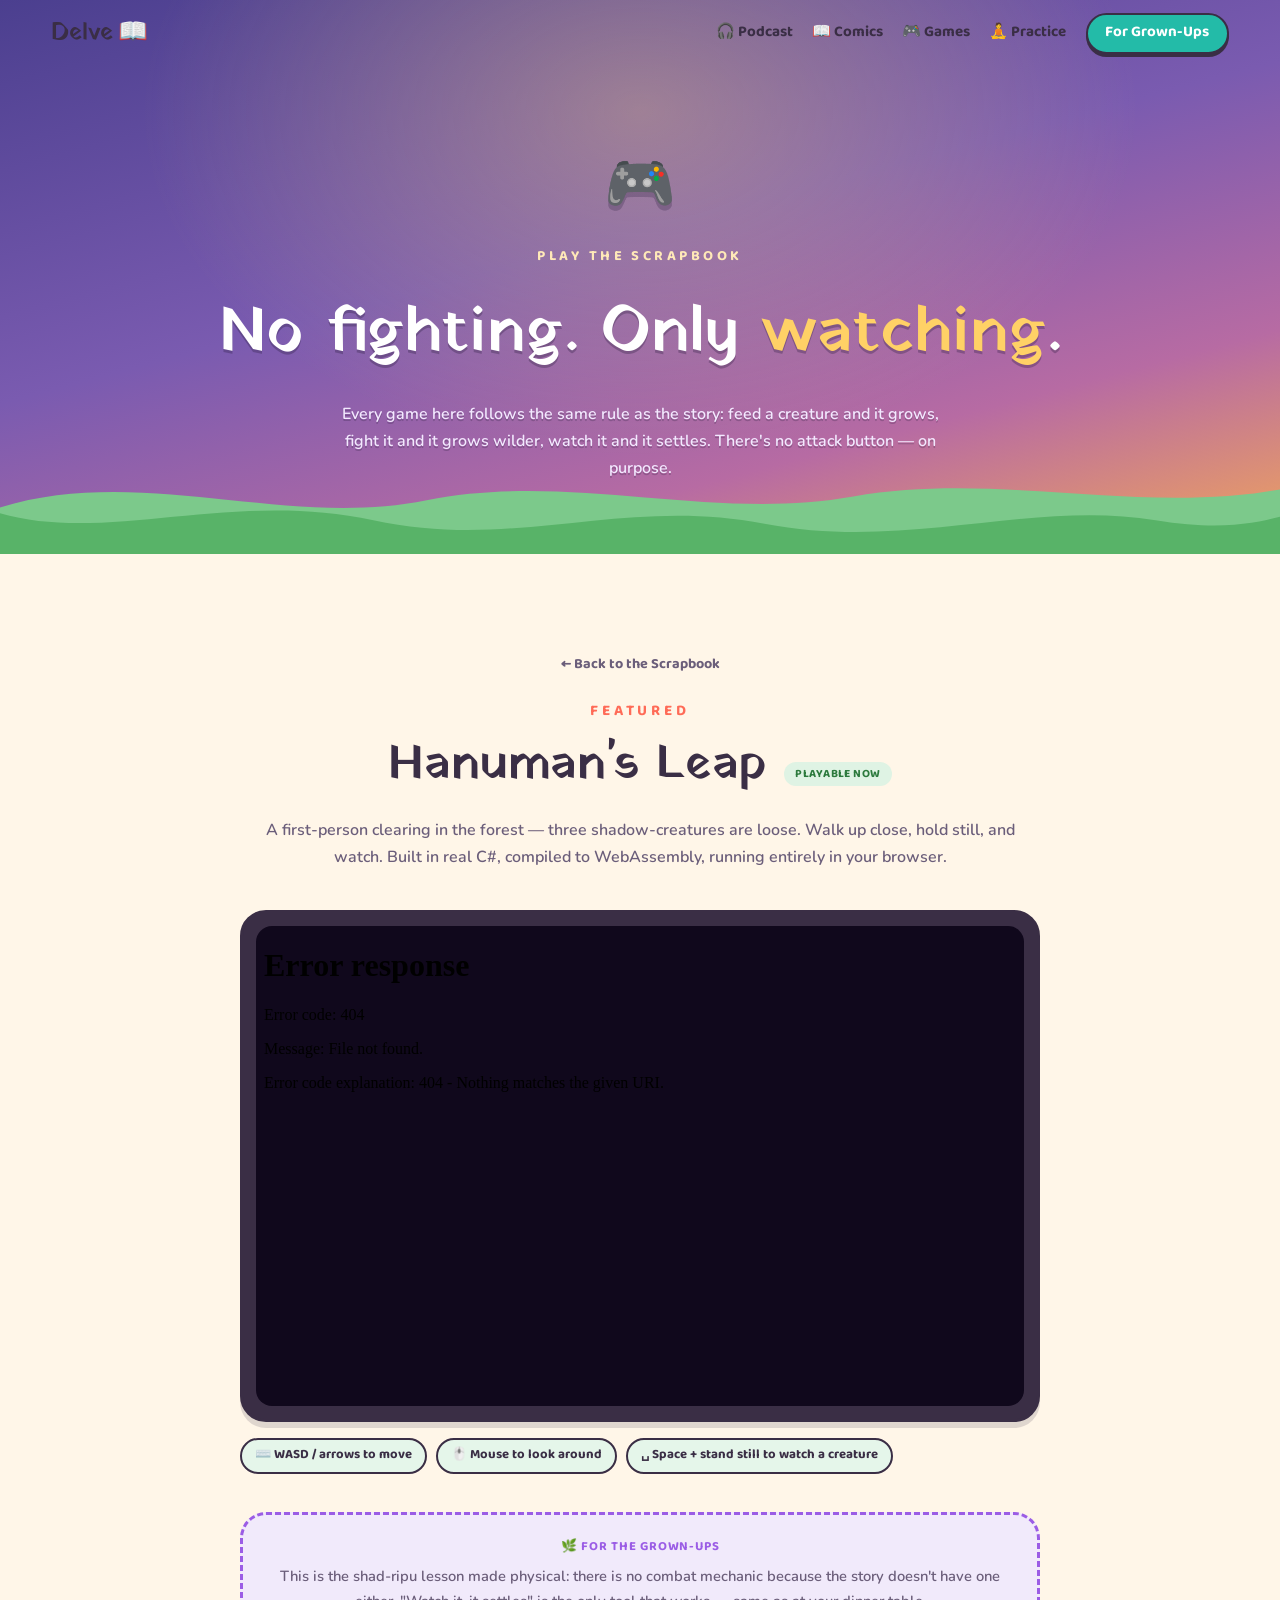
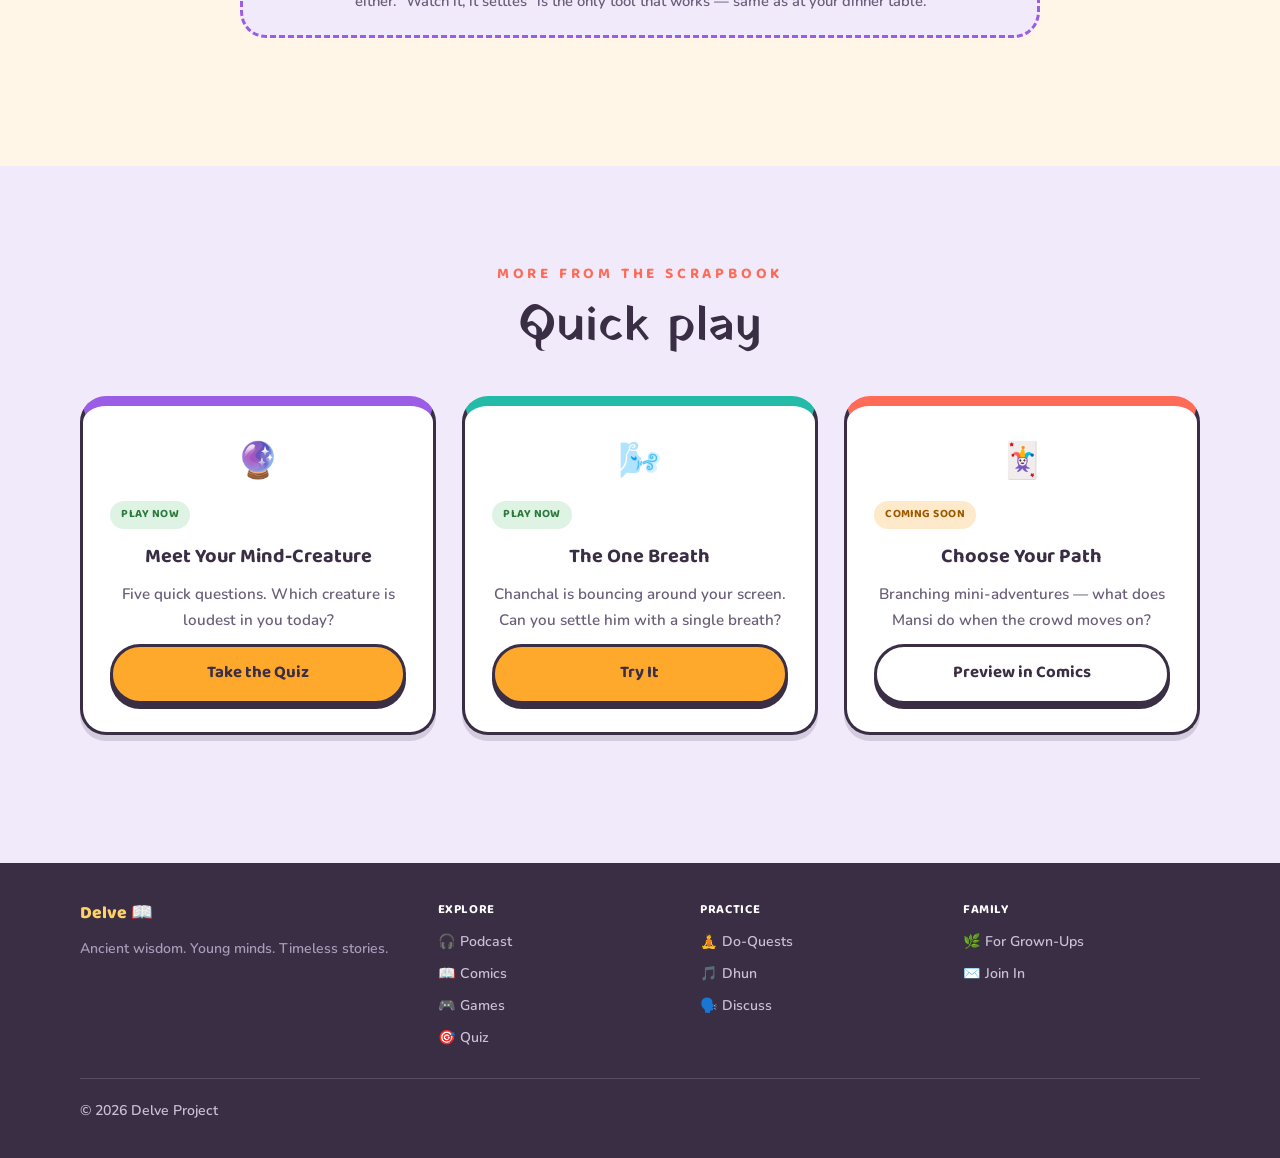
==== games/index.html @ 0135c295 "Add platform skeleton: podcast, comics, games, quiz, dhun, practice, discuss, parent sections Builds" ====
<!DOCTYPE html>
<html lang="en">
<head>
  <meta charset="UTF-8">
  <meta name="viewport" content="width=device-width, initial-scale=1.0">
  <title>Games — Delve</title>
  <meta name="description" content="Play through the scrapbook — starting with Hanuman's Leap, a first-person game about settling your mind-creatures, not fighting them.">
  <link rel="preconnect" href="https://fonts.googleapis.com">
  <link rel="preconnect" href="https://fonts.gstatic.com" crossorigin>
  <link href="https://fonts.googleapis.com/css2?family=Baloo+2:wght@500;600;700;800&family=Nunito:ital,wght@0,400;0,600;0,700;0,800;1,400&family=Yatra+One&display=swap" rel="stylesheet">
  <link rel="stylesheet" href="../style.css">
  <link rel="stylesheet" href="../assets/pages.css">
</head>
<body>

<nav class="nav" id="nav">
  <a class="nav__brand" href="../">Delve<span>📖</span></a>
  <div class="nav__links">
    <a href="../podcast/">🎧 Podcast</a>
    <a href="../comics/">📖 Comics</a>
    <a href="../games/">🎮 Games</a>
    <a href="../practice/">🧘 Practice</a>
    <a href="../parent/" class="nav__cta">For Grown-Ups</a>
  </div>
</nav>

<header class="page-hero" data-weather="storm">
  <div class="page-hero__icon" aria-hidden="true">🎮</div>
  <p class="page-hero__kicker">Play the Scrapbook</p>
  <h1 class="page-hero__title">No fighting. Only <em>watching</em>.</h1>
  <p class="page-hero__sub">Every game here follows the same rule as the story: feed a creature and it
  grows, fight it and it grows wilder, watch it and it settles. There's no attack button — on purpose.</p>
  <svg class="hills hills--back" viewBox="0 0 1440 180" preserveAspectRatio="none" aria-hidden="true">
    <path d="M0,180 L0,110 C160,50 320,140 480,100 C640,60 800,130 960,95 C1120,60 1280,120 1440,85 L1440,180 Z"/>
  </svg>
  <svg class="hills hills--front" viewBox="0 0 1440 160" preserveAspectRatio="none" aria-hidden="true">
    <path d="M0,160 L0,95 C120,140 260,60 420,105 C580,150 700,70 860,110 C1020,150 1160,75 1300,105 C1370,120 1410,110 1440,100 L1440,160 Z"/>
  </svg>
</header>

<main>
<section class="section section--cream">
  <div class="container container--narrow">
    <a class="back-link" href="../">← Back to the Scrapbook</a>
    <p class="section-kicker reveal">Featured</p>
    <h2 class="section-title reveal">Hanuman's Leap <span class="pill pill--live">Playable now</span></h2>
    <p class="reveal muted">A first-person clearing in the forest — three shadow-creatures are loose.
    Walk up close, hold still, and watch. Built in real C#, compiled to WebAssembly, running entirely
    in your browser.</p>

    <div class="game-frame-wrap reveal mt">
      <iframe class="game-frame" src="hanuman-quest/" title="Hanuman's Leap" allow="pointer-lock"></iframe>
    </div>
    <div class="game-tips reveal">
      <span>⌨️ WASD / arrows to move</span>
      <span>🖱️ Mouse to look around</span>
      <span>␣ Space + stand still to watch a creature</span>
    </div>

    <div class="grownups mt reveal">
      <span class="grownups__label">🌿 For the grown-ups</span>
      <p>This is the shad-ripu lesson made physical: there is no combat mechanic because the story
      doesn't have one either. "Watch it, it settles" is the only tool that works — same as at your
      dinner table.</p>
    </div>
  </div>
</section>

<section class="section section--lavender">
  <div class="container">
    <p class="section-kicker reveal">More from the scrapbook</p>
    <h2 class="section-title reveal">Quick play</h2>
    <div class="card-grid card-grid--narrow mt">
      <article class="stub-card stub-card--purple reveal">
        <span class="stub-card__emoji">🔮</span>
        <div class="stub-card__meta"><span class="pill pill--live">Play now</span></div>
        <h3>Meet Your Mind-Creature</h3>
        <p>Five quick questions. Which creature is loudest in you today?</p>
        <a class="btn btn--saffron" href="../quiz/">Take the Quiz</a>
      </article>
      <article class="stub-card stub-card--teal reveal">
        <span class="stub-card__emoji">🌬️</span>
        <div class="stub-card__meta"><span class="pill pill--live">Play now</span></div>
        <h3>The One Breath</h3>
        <p>Chanchal is bouncing around your screen. Can you settle him with a single breath?</p>
        <a class="btn btn--saffron" href="../practice/">Try It</a>
      </article>
      <article class="stub-card stub-card--coral reveal">
        <span class="stub-card__emoji">🃏</span>
        <div class="stub-card__meta"><span class="pill pill--soon">Coming soon</span></div>
        <h3>Choose Your Path</h3>
        <p>Branching mini-adventures — what does Mansi do when the crowd moves on?</p>
        <a class="btn btn--white" href="../comics/">Preview in Comics</a>
      </article>
    </div>
  </div>
</section>
</main>

<footer class="footer">
  <div class="container">
    <div class="footer__grid">
      <div class="footer__col">
        <span class="footer__brand">Delve 📖</span>
        <p>Ancient wisdom. Young minds. Timeless stories.</p>
      </div>
      <div class="footer__col">
        <span class="footer__col-title">Explore</span>
        <a href="../podcast/">🎧 Podcast</a>
        <a href="../comics/">📖 Comics</a>
        <a href="../games/">🎮 Games</a>
        <a href="../quiz/">🎯 Quiz</a>
      </div>
      <div class="footer__col">
        <span class="footer__col-title">Practice</span>
        <a href="../practice/">🧘 Do-Quests</a>
        <a href="../dhun/">🎵 Dhun</a>
        <a href="../discuss/">🗣️ Discuss</a>
      </div>
      <div class="footer__col">
        <span class="footer__col-title">Family</span>
        <a href="../parent/">🌿 For Grown-Ups</a>
        <a href="../#join">✉️ Join In</a>
      </div>
    </div>
    <div class="footer__inner">
      <span>&copy; 2026 Delve Project</span>
    </div>
  </div>
</footer>

<script src="../assets/common.js"></script>
</body>
</html>
---- style.css ----
/* ============ Delve — bright storybook edition ============ */

:root {
  --cream: #FFF6E8;
  --peach: #FFE8D1;
  --mint: #E5F6EA;
  --lavender: #F1EAFB;
  --ink: #3A2E45;
  --ink-soft: #6B5E7A;
  --saffron: #FFA92C;
  --saffron-deep: #F28C0F;
  --coral: #FF6B57;
  --teal: #23BBA8;
  --teal-deep: #169787;
  --green: #58B368;
  --purple: #9B5DE5;
  --yellow: #FFD166;
  --sky-top: #58C4F0;
  --sky-mid: #A8E4FA;
  --sky-low: #FFF3C4;
  --white: #FFFFFF;
  --font-display: 'Baloo 2', cursive;
  --font-manuscript: 'Yatra One', 'Baloo 2', cursive;
  --font-body: 'Nunito', sans-serif;
  --shadow-sticker: 0 6px 0 rgba(58, 46, 69, .16);
  --radius: 26px;
}

* { margin: 0; padding: 0; box-sizing: border-box; }

html { scroll-behavior: smooth; }

body {
  font-family: var(--font-body);
  background: var(--cream);
  color: var(--ink);
  line-height: 1.7;
  overflow-x: hidden;
}

img { max-width: 100%; display: block; }
button { font-family: inherit; }

.container { width: min(1120px, 92%); margin: 0 auto; }
.container--narrow { width: min(800px, 92%); }

/* ================= Reveal animations ================= */
.reveal {
  opacity: 0;
  transform: translateY(34px);
  transition: opacity .7s cubic-bezier(.22,.9,.3,1.2), transform .7s cubic-bezier(.22,.9,.3,1.2);
  transition-delay: var(--stagger, 0s);
}
.reveal--pop { transform: scale(.85); }
.reveal.is-visible { opacity: 1; transform: none; }
@media (prefers-reduced-motion: reduce) {
  .reveal, .reveal--pop { opacity: 1; transform: none; transition: none; }
  *, *::before, *::after { animation-duration: .01ms !important; animation-iteration-count: 1 !important; }
}

/* ================= Type ================= */
.section-kicker {
  font-family: var(--font-display);
  font-size: .95rem;
  letter-spacing: .25em;
  text-transform: uppercase;
  color: var(--coral);
  font-weight: 700;
  margin-bottom: .6rem;
}
.section-kicker--light { color: var(--yellow); }
.section-title {
  font-family: var(--font-manuscript);
  font-size: clamp(2rem, 4.5vw, 3rem);
  font-weight: 400;
  line-height: 1.25;
  margin-bottom: 1.4rem;
}
.section-title em { color: var(--purple); font-style: normal; }

/* ================= Buttons ================= */
.btn {
  display: inline-block;
  font-family: var(--font-display);
  font-weight: 700;
  font-size: 1.05rem;
  padding: .8rem 1.9rem;
  border-radius: 999px;
  text-decoration: none;
  border: 3px solid var(--ink);
  cursor: pointer;
  transition: transform .15s ease, box-shadow .15s ease;
  box-shadow: 0 5px 0 var(--ink);
}
.btn:hover { transform: translateY(-3px); box-shadow: 0 8px 0 var(--ink); }
.btn:active { transform: translateY(2px); box-shadow: 0 2px 0 var(--ink); }
.btn--saffron { background: var(--saffron); color: var(--ink); }
.btn--white { background: var(--white); color: var(--ink); }
.btn--wiggle { animation: wiggle 3.5s ease-in-out infinite; }
@keyframes wiggle {
  0%, 88%, 100% { rotate: 0deg; }
  90% { rotate: -3deg; }
  93% { rotate: 3deg; }
  96% { rotate: -2deg; }
  98% { rotate: 1deg; }
}

/* ================= Nav ================= */
.nav {
  position: fixed;
  inset: 0 0 auto 0;
  z-index: 100;
  display: flex;
  align-items: center;
  justify-content: space-between;
  padding: .8rem 4vw;
  transition: background .3s ease, box-shadow .3s ease;
}
.nav.is-scrolled {
  background: rgba(255,246,232,.94);
  backdrop-filter: blur(10px);
  box-shadow: 0 3px 0 rgba(58,46,69,.12);
}
.nav__brand {
  font-family: var(--font-manuscript);
  font-size: 1.5rem;
  font-weight: 400;
  color: var(--ink);
  text-decoration: none;
}
.nav__brand span { display: inline-block; margin-left: .3rem; animation: bob 3s ease-in-out infinite; }
.nav__links { display: flex; gap: 1.2rem; align-items: center; flex-wrap: wrap; justify-content: flex-end; }
.nav__links a {
  font-family: var(--font-display);
  color: var(--ink);
  text-decoration: none;
  font-size: .95rem;
  font-weight: 700;
  transition: color .2s, rotate .2s;
}
.nav__links a:hover { color: var(--coral); }
.nav__cta {
  background: var(--teal);
  color: var(--white) !important;
  border: 2.5px solid var(--ink);
  border-radius: 999px;
  padding: .35rem 1.1rem;
  box-shadow: 0 3px 0 var(--ink);
}
.nav__cta:hover { transform: translateY(-2px); }
@media (max-width: 720px) {
  .nav__links a:not(.nav__cta) { display: none; }
}

/* ================= Hero — the storm of thoughts ================= */
.hero {
  position: relative;
  min-height: 100svh;
  display: flex;
  align-items: center;
  justify-content: center;
  text-align: center;
  background:
    radial-gradient(ellipse at 50% 34%, rgba(255,214,120,.4) 0%, rgba(255,214,120,0) 55%),
    linear-gradient(165deg, #4B3F8F 0%, #7A5BB0 38%, #B76BA3 65%, #F2A65A 100%);
  overflow: hidden;
}
@keyframes sunbreathe { 0%,100% { scale: 1; } 50% { scale: 1.06; } }
@keyframes rayspin { to { rotate: 360deg; } }

/* giant मन (the mind) watermark behind everything */
.hero__manas {
  position: absolute;
  top: 46%; left: 50%;
  translate: -50% -50%;
  font-family: var(--font-manuscript);
  font-weight: 400;
  font-size: clamp(16rem, 42vw, 34rem);
  line-height: 1;
  color: rgba(255,255,255,.07);
  user-select: none;
  animation: sunbreathe 9s ease-in-out infinite;
}

/* swirling thought-streams, like the character art */
.hero__swirl {
  position: absolute;
  width: clamp(280px, 42vw, 560px);
  opacity: .5;
}
.hero__swirl path {
  stroke: rgba(255,255,255,.75);
  stroke-width: 3.5;
  stroke-linecap: round;
  stroke-dasharray: 14 18;
  animation: swirlflow 26s linear infinite;
}
@keyframes swirlflow { to { stroke-dashoffset: -640; } }
.hero__swirl--1 { left: -4%; top: 14%; rotate: -8deg; }
.hero__swirl--2 { right: -5%; top: 38%; rotate: 6deg; }
.hero__swirl--2 path { animation-duration: 34s; animation-direction: reverse; }

/* drifting thought-objects caught in the swirl */
.thought {
  position: absolute;
  font-size: clamp(1.4rem, 2.6vw, 2.1rem);
  opacity: .95;
  filter: drop-shadow(0 4px 0 rgba(40,28,60,.25));
  animation: thoughtdrift var(--tdur, 11s) ease-in-out infinite;
  animation-delay: var(--tdelay, 0s);
}
@keyframes thoughtdrift {
  0%, 100% { translate: 0 0; rotate: -10deg; scale: 1; }
  25% { translate: 14px -26px; rotate: 6deg; scale: 1.1; }
  50% { translate: -8px -44px; rotate: -4deg; scale: .95; }
  75% { translate: -20px -18px; rotate: 10deg; scale: 1.05; }
}
.thought--1 { left: 12%; top: 22%; --tdur: 12s; }
.thought--2 { left: 24%; top: 40%; --tdur: 10s; --tdelay: -3s; }
.thought--3 { right: 20%; top: 20%; --tdur: 13s; --tdelay: -6s; }
.thought--4 { right: 12%; top: 46%; --tdur: 11s; --tdelay: -2s; }
.thought--5 { left: 40%; top: 14%; --tdur: 9s; --tdelay: -5s; }
.thought--6 { right: 38%; top: 12%; --tdur: 14s; --tdelay: -8s; }

/* sparkles (JS-generated) */
.hero__sparkles { position: absolute; inset: 0; pointer-events: none; }
.sparkle {
  position: absolute;
  font-size: .9rem;
  animation: sparkle-pop var(--dur, 3s) ease-in-out infinite;
  animation-delay: var(--delay, 0s);
  opacity: 0;
}
@keyframes sparkle-pop {
  0%, 100% { opacity: 0; scale: .3; }
  50% { opacity: 1; scale: 1; }
}

/* floating creatures */
.float-buddy {
  position: absolute;
  font-size: clamp(2.2rem, 4.5vw, 3.4rem);
  z-index: 2;
  filter: drop-shadow(0 5px 0 rgba(58,46,69,.15));
}
.float-buddy--monkey { left: 10%; top: 26%; animation: bob 4s ease-in-out infinite; }
.float-buddy--elephant { right: 9%; top: 32%; animation: bob 5s ease-in-out infinite reverse; }
.float-buddy--peacock { left: 16%; bottom: 22%; animation: bob 4.5s ease-in-out infinite; animation-delay: -2s; }
@keyframes bob {
  0%, 100% { translate: 0 0; rotate: -4deg; }
  50% { translate: 0 -18px; rotate: 5deg; }
}

.hero__content { position: relative; z-index: 3; padding: 7rem 1rem 9rem; }
.hero__kicker {
  font-family: var(--font-display);
  font-size: clamp(.85rem, 1.6vw, 1.05rem);
  letter-spacing: .22em;
  text-transform: uppercase;
  font-weight: 700;
  color: #FFE9B8;
  margin-bottom: .8rem;
}

/* The title enacts the concept: scattered thoughts swirl in, settle into a
   word, then breathe together. Hover a letter and it gets restless; leave it
   and it settles. Click the title to scatter the thoughts again.
   Style: Vedic manuscript — Devanagari-brush letterforms (Yatra One) hanging
   from a shirorekha headline bar that draws itself after the word settles,
   the way Devanagari is actually written. */
.hero__title {
  position: relative;
  display: inline-block;
  line-height: 1;
  font-size: clamp(4rem, 13vw, 8.5rem);
  margin-bottom: .6rem;
  padding-top: .08em;
  cursor: pointer;
  user-select: none;
}
.hero__title::before {
  content: '';
  position: absolute;
  top: .06em;
  left: -.12em;
  right: -.12em;
  height: .075em;
  border-radius: .04em;
  background: linear-gradient(90deg, var(--saffron-deep), var(--yellow) 50%, var(--saffron-deep));
  box-shadow:
    0 .06em 0 rgba(40,28,60,.3),
    0 0 .3em rgba(255,200,90,.8),
    0 0 .8em rgba(255,170,60,.5);
  transform-origin: left center;
  animation: shirorekha-draw .9s cubic-bezier(.3, 1, .4, 1) both;
  animation-delay: 1.9s;
}
@keyframes shirorekha-draw {
  from { transform: scaleX(0); }
  to { transform: scaleX(1); }
}
.hero__title.is-resetting::before { animation: none; transform: scaleX(0); }
.hero__letter {
  display: inline-block;
  font-family: var(--font-manuscript);
  font-weight: 400;
  -webkit-text-stroke: 1.5px rgba(40,28,60,.55);
  text-shadow:
    0 .06em 0 rgba(40,28,60,.28),
    0 0 .18em rgba(255,200,90,.8),
    0 0 .5em rgba(255,170,60,.45),
    0 0 1em rgba(255,150,50,.25);
  rotate: var(--tilt);
  animation: letter-swirl-in 1.5s cubic-bezier(.25, 1, .4, 1) both;
  animation-delay: var(--d);
  will-change: transform;
}
.hero__letter.l1 { color: var(--coral);        --tilt: -2deg; --d: .05s; --sx: -190px; --sy: -110px; --sr: -170deg; }
.hero__letter.l2 { color: var(--saffron);      --tilt: 1.5deg; --d: .18s; --sx: 130px;  --sy: -190px; --sr: 130deg; }
.hero__letter.l3 { color: var(--yellow);       --tilt: -1deg; --d: .31s; --sx: -90px;  --sy: 170px;  --sr: -230deg; }
.hero__letter.l4 { color: var(--saffron-deep); --tilt: 1.5deg; --d: .44s; --sx: 210px;  --sy: 110px;  --sr: 190deg; }
.hero__letter.l5 { color: var(--coral);        --tilt: -2deg; --d: .57s; --sx: 70px;   --sy: -230px; --sr: -150deg; }

@keyframes letter-swirl-in {
  0% {
    opacity: 0;
    transform: translate(var(--sx), var(--sy)) rotate(var(--sr)) scale(.2);
    filter: blur(8px);
  }
  55% { opacity: 1; filter: blur(0); }
  72% { transform: translate(0, 0) rotate(calc(var(--tilt) * 2.5)) scale(1.16); }
  100% { transform: translate(0, 0) rotate(0deg) scale(1); }
}

/* settled: all letters breathe together, in the One Breath rhythm (4s in, 4s out) */
.hero__letter.is-settled {
  animation: title-breathe 8s ease-in-out infinite;
}
@keyframes title-breathe {
  0%, 100% {
    transform: translateY(0) scale(1);
    text-shadow:
      0 .06em 0 rgba(40,28,60,.28),
      0 0 .18em rgba(255,200,90,.7),
      0 0 .5em rgba(255,170,60,.35),
      0 0 1em rgba(255,150,50,.18);
  }
  50% {
    transform: translateY(-8px) scale(1.045);
    text-shadow:
      0 .06em 0 rgba(40,28,60,.28),
      0 0 .22em rgba(255,210,110,.95),
      0 0 .6em rgba(255,180,70,.6),
      0 0 1.3em rgba(255,160,55,.4);
  }
}

/* poke a letter and its mind gets restless — leave it and it settles again */
.hero__letter.is-settled:hover {
  animation: letter-restless .38s linear infinite;
}
@keyframes letter-restless {
  0%   { transform: translate(0, 0) rotate(-4deg); }
  25%  { transform: translate(-4px, 3px) rotate(5deg); }
  50%  { transform: translate(4px, -3px) rotate(-6deg); }
  75%  { transform: translate(-3px, -2px) rotate(4deg); }
  100% { transform: translate(0, 0) rotate(-4deg); }
}

.hero__logline {
  font-family: var(--font-display);
  font-size: clamp(1.3rem, 3vw, 1.9rem);
  font-weight: 700;
  color: var(--white);
  margin-bottom: .8rem;
  text-shadow: 0 3px 0 rgba(40,28,60,.3);
}
.hero__logline em { color: var(--yellow); font-style: normal; }
.hero__sub {
  max-width: 32rem;
  margin: 0 auto 2rem;
  font-weight: 600;
  color: #F3E9FF;
  text-shadow: 0 2px 0 rgba(40,28,60,.25);
}
.hero__actions { display: flex; gap: 1rem; justify-content: center; flex-wrap: wrap; }

/* hills */
.hills {
  position: absolute;
  bottom: -4px; left: 0;
  width: 100%;
  z-index: 2;
  will-change: transform;
}
.hills--back { height: clamp(90px, 15vw, 180px); fill: #7CC98B; }
.hills--front { height: clamp(70px, 12vw, 150px); fill: var(--green); }

/* ================= Sections & waves ================= */
.section { position: relative; padding: 6rem 0 8rem; text-align: center; }
.section--cream { background: var(--cream); }
.section--peach { background: var(--peach); }
.section--mint { background: var(--mint); }
.section--lavender { background: var(--lavender); }
.section--sunrise {
  background:
    radial-gradient(ellipse at 50% 0%, rgba(255,255,255,.5) 0%, transparent 55%),
    linear-gradient(180deg, #FFE9A8 0%, #FFC966 55%, #F2A65A 100%);
  color: var(--ink);
}

.wave {
  position: absolute;
  bottom: -1px; left: 0;
  width: 100%;
  line-height: 0;
}
.wave svg { width: 100%; height: clamp(30px, 5vw, 60px); display: block; }
.wave--peach svg { fill: var(--peach); }
.wave--mint svg { fill: var(--mint); }
.wave--lavender svg { fill: var(--lavender); }
.wave--cream svg { fill: var(--cream); }
.wave--sunrise svg { fill: #FFE9A8; }

/* faint spiral doodle accents */
.doodle {
  position: absolute;
  width: 220px;
  aspect-ratio: 1;
  opacity: .12;
  background:
    radial-gradient(circle at center, transparent 30%, var(--purple) 31%, var(--purple) 33%, transparent 34%),
    radial-gradient(circle at center, transparent 48%, var(--purple) 49%, var(--purple) 51%, transparent 52%),
    radial-gradient(circle at center, transparent 66%, var(--purple) 67%, var(--purple) 69%, transparent 70%);
  border-radius: 50%;
  animation: rayspin 60s linear infinite;
  pointer-events: none;
}
.doodle--spiral-left { left: -80px; top: 12%; }

/* ================= Story ================= */
.story__text {
  text-align: left;
  font-size: 1.08rem;
  font-weight: 600;
  color: var(--ink-soft);
}
.story__text p + p { margin-top: 1.1rem; }
.story__text strong { color: var(--coral); }
.story__text em { color: var(--purple); font-style: normal; font-weight: 800; }
.story__quote {
  position: relative;
  margin: 3.5rem auto 0;
  max-width: 34rem;
  background: var(--white);
  border: 3px solid var(--ink);
  border-radius: var(--radius);
  box-shadow: var(--shadow-sticker);
  padding: 2.4rem 2rem 1.8rem;
  font-family: var(--font-display);
  font-size: clamp(1.15rem, 2.6vw, 1.5rem);
  font-weight: 700;
  line-height: 1.5;
  rotate: -1deg;
}
.story__quote em { color: var(--coral); font-style: normal; }
.story__quote-book {
  position: absolute;
  top: -1.6rem; left: 50%;
  translate: -50% 0;
  font-size: 2.4rem;
  animation: bob 3s ease-in-out infinite;
}
.story__quote cite {
  display: block;
  margin-top: .8rem;
  font-family: var(--font-body);
  font-size: .85rem;
  font-style: normal;
  font-weight: 800;
  letter-spacing: .2em;
  text-transform: uppercase;
  color: var(--ink-soft);
}

/* ================= Narrator ================= */
.narrator__grid {
  display: grid;
  grid-template-columns: 300px 1fr;
  gap: 3.5rem;
  align-items: center;
  text-align: left;
}
@media (max-width: 820px) { .narrator__grid { grid-template-columns: 1fr; text-align: center; } }
.narrator__art {
  position: relative;
  aspect-ratio: 1;
  display: flex;
  align-items: center;
  justify-content: center;
}
.narrator__ring {
  position: absolute;
  inset: 8%;
  border: 4px dashed var(--saffron-deep);
  border-radius: 50%;
  animation: rayspin 30s linear infinite;
}
.narrator__glow {
  position: absolute; inset: 18%;
  border-radius: 50%;
  background: radial-gradient(circle, var(--yellow) 0%, rgba(255,209,102,0) 70%);
  animation: sunbreathe 4s ease-in-out infinite;
}
.narrator__rays {
  position: absolute;
  inset: -6%;
  border-radius: 50%;
  background: repeating-conic-gradient(from 0deg, rgba(255,196,80,.35) 0deg 10deg, transparent 10deg 26deg);
  -webkit-mask-image: radial-gradient(circle, black 0%, black 55%, transparent 74%);
  mask-image: radial-gradient(circle, black 0%, black 55%, transparent 74%);
  animation: rayspin 36s linear infinite;
}
.scrapbook {
  position: relative;
  width: 72%;
  filter: drop-shadow(0 8px 0 rgba(58,46,69,.18)) drop-shadow(0 0 18px rgba(255,190,80,.55));
  animation: bob 5s ease-in-out infinite;
}
/* stories rising out of the open book */
.story-spark {
  position: absolute;
  left: 50%;
  top: 42%;
  font-size: 1.5rem;
  opacity: 0;
  animation: spark-rise 5s ease-in-out infinite;
  animation-delay: var(--sd, 0s);
  pointer-events: none;
}
.story-spark--1 { --sd: 0s; font-size: 1.9rem; color: var(--saffron-deep); font-family: var(--font-manuscript); }
.story-spark--2 { --sd: 1.3s; }
.story-spark--3 { --sd: 2.6s; }
.story-spark--4 { --sd: 3.9s; }
@keyframes spark-rise {
  0% { opacity: 0; translate: -50% 0; scale: .4; rotate: -10deg; }
  15% { opacity: 1; }
  55% { opacity: 1; translate: calc(-50% + 26px) -74px; scale: 1.1; rotate: 8deg; }
  80% { opacity: 0; translate: calc(-50% - 12px) -110px; scale: .8; rotate: -6deg; }
  100% { opacity: 0; translate: -50% 0; scale: .4; }
}
.narrator__orbit { position: absolute; font-size: 1.6rem; }
.narrator__orbit--1 { top: 4%; right: 12%; animation: sparkle-pop 2.6s ease-in-out infinite; }
.narrator__orbit--2 { bottom: 8%; left: 6%; animation: sparkle-pop 3.4s ease-in-out infinite; animation-delay: 1s; }
.narrator__copy p { font-weight: 600; color: var(--ink-soft); }
.narrator__copy p + p { margin-top: 1rem; }
.narrator__copy strong { color: var(--saffron-deep); }
.narrator__line {
  margin-top: 1.5rem !important;
  font-family: var(--font-display);
  font-size: 1.3rem;
  font-weight: 700;
  color: var(--ink) !important;
  background: var(--white);
  border: 3px solid var(--ink);
  border-radius: 20px;
  box-shadow: var(--shadow-sticker);
  padding: 1.1rem 1.4rem;
  rotate: 1deg;
}

/* ================= Characters ================= */
.characters__grid {
  display: grid;
  grid-template-columns: repeat(auto-fit, minmax(300px, 1fr));
  gap: 2.2rem;
  margin-top: 3rem;
  text-align: left;
}
.char-card {
  background: var(--white);
  border: 3px solid var(--ink);
  border-radius: var(--radius);
  overflow: visible;
  box-shadow: var(--shadow-sticker);
  transition: transform .25s cubic-bezier(.22,.9,.3,1.4), box-shadow .25s ease;
}
.char-card[data-char] { cursor: pointer; }
.char-card[data-char]:focus-visible { outline: 4px solid var(--saffron); outline-offset: 4px; }
.char-card:hover { transform: translateY(-8px) rotate(-1deg); box-shadow: 0 12px 0 rgba(58,46,69,.16); }
.char-card--teal { border-top: 10px solid var(--teal); }
.char-card--coral { border-top: 10px solid var(--coral); }
.char-card--purple { border-top: 10px solid var(--purple); }
.char-card__img {
  position: relative;
  aspect-ratio: 3 / 2;
  overflow: hidden;
  border-radius: 16px 16px 0 0;
}
.char-card__img img { width: 100%; height: 100%; object-fit: cover; transition: transform .4s ease; }
.char-card:hover .char-card__img img { transform: scale(1.06); }
.char-card__ribbon {
  position: absolute;
  top: 12px; left: -10px;
  z-index: 2;
  background: var(--yellow);
  border: 2.5px solid var(--ink);
  border-radius: 10px;
  padding: .15rem .7rem;
  font-family: var(--font-display);
  font-size: .72rem;
  font-weight: 700;
  color: var(--ink);
  rotate: -5deg;
  box-shadow: 0 3px 0 rgba(58,46,69,.22);
}
.char-card__badge {
  position: absolute;
  bottom: -8px; right: 14px;
  font-size: 2.2rem;
  background: var(--white);
  border: 3px solid var(--ink);
  border-radius: 50%;
  width: 3.6rem; height: 3.6rem;
  display: flex;
  align-items: center;
  justify-content: center;
  box-shadow: 0 4px 0 rgba(58,46,69,.16);
  animation: bob 3.5s ease-in-out infinite;
}
.char-card__body { padding: 1.5rem 1.6rem 1.8rem; }
.char-card__body h3 {
  font-family: var(--font-display);
  font-size: 1.6rem;
  font-weight: 800;
}
.char-card__body h3 small {
  display: block;
  font-size: .85rem;
  font-weight: 700;
  color: var(--ink-soft);
}
.char-card__trait {
  font-family: var(--font-display);
  font-size: .8rem;
  letter-spacing: .2em;
  text-transform: uppercase;
  color: var(--coral);
  margin: .4rem 0 .8rem;
  font-weight: 700;
}
.char-card__body > p { color: var(--ink-soft); font-size: .95rem; font-weight: 600; }
.char-card__power {
  margin-top: .9rem;
  padding: .8rem 1rem;
  background: var(--cream);
  border: 2px dashed var(--saffron-deep);
  border-radius: 14px;
  font-size: .9rem;
}

/* ================= Rasa chips ================= */
.rasa { display: flex; flex-wrap: wrap; gap: .5rem; margin-top: 1.1rem; }
.rasa span {
  font-family: var(--font-display);
  font-size: .75rem;
  font-weight: 700;
  letter-spacing: .06em;
  text-transform: uppercase;
  padding: .3rem .85rem;
  border-radius: 999px;
  border: 2px solid var(--ink);
}
.rasa .rasa--storm { background: #FFD9CF; color: #B33A22; }
.rasa .rasa--fog { background: #E2E8F2; color: #4A5D80; }
.rasa .rasa--clear { background: #FFEBB8; color: #9A6B00; }

/* ================= Mind-Creatures ================= */
.creatures__intro { font-weight: 600; color: var(--ink-soft); max-width: 38rem; margin: 0 auto; }
.creatures__rules {
  display: grid;
  grid-template-columns: repeat(auto-fit, minmax(220px, 1fr));
  gap: 1.6rem;
  margin: 3rem 0;
  text-align: left;
}
.rule {
  background: var(--white);
  border: 3px solid var(--ink);
  border-radius: 22px;
  box-shadow: var(--shadow-sticker);
  padding: 1.6rem;
  transition: transform .25s cubic-bezier(.22,.9,.3,1.4);
}
.rule:hover { transform: translateY(-6px) rotate(1deg); }
.rule__num {
  display: inline-flex;
  align-items: center;
  justify-content: center;
  width: 2.4rem; height: 2.4rem;
  border-radius: 50%;
  border: 2.5px solid var(--ink);
  color: var(--white);
  font-family: var(--font-display);
  font-weight: 800;
  font-size: 1.1rem;
  margin-bottom: .8rem;
  box-shadow: 0 3px 0 rgba(58,46,69,.18);
}
.rule__num--coral { background: var(--coral); }
.rule__num--purple { background: var(--purple); }
.rule__num--teal { background: var(--teal); }
.rule h3 { font-family: var(--font-display); font-weight: 800; font-size: 1.15rem; margin-bottom: .4rem; }
.rule p { color: var(--ink-soft); font-size: .92rem; font-weight: 600; }

/* weather cards */
.weather { margin: 3.5rem 0; }
.weather__title { font-family: var(--font-display); font-weight: 800; font-size: 1.5rem; margin-bottom: 1.5rem; }
.weather__row {
  display: grid;
  grid-template-columns: repeat(auto-fit, minmax(190px, 1fr));
  gap: 1.4rem;
}
.weather__card {
  position: relative;
  overflow: hidden;
  border: 3px solid var(--ink);
  border-radius: 22px;
  padding: 1.6rem 1rem 1.4rem;
  box-shadow: var(--shadow-sticker);
  cursor: pointer;
  transition: transform .25s cubic-bezier(.22,.9,.3,1.4);
  text-align: center;
}
.weather__card:hover { transform: translateY(-6px) scale(1.03); }
.weather__icon { font-size: 2.6rem; display: block; margin-bottom: .4rem; position: relative; z-index: 2; }
.weather__icon--spin { animation: rayspin 14s linear infinite; display: inline-block; }
.weather__card h4 {
  font-family: var(--font-display);
  font-weight: 800;
  font-size: 1.2rem;
  letter-spacing: .06em;
  position: relative; z-index: 2;
}
.weather__card p { font-size: .85rem; font-weight: 600; margin-top: .2rem; position: relative; z-index: 2; }
.weather__card--storm { background: #FFE1D9; color: #8A2E1B; }
.weather__card--storm .weather__icon { animation: stormshake 2.4s ease-in-out infinite; }
@keyframes stormshake {
  0%, 84%, 100% { translate: 0 0; }
  86% { translate: -3px 1px; }
  90% { translate: 3px -1px; }
  94% { translate: -2px 0; }
}
.weather__flash {
  position: absolute; inset: 0;
  background: #FFF9C9;
  opacity: 0;
  animation: flash 4.5s ease-in-out infinite;
  z-index: 1;
}
@keyframes flash {
  0%, 82%, 88%, 100% { opacity: 0; }
  84%, 86% { opacity: .75; }
}
.weather__card--fog { background: #E8EDF5; color: #3D5170; }
.weather__mist {
  position: absolute;
  top: 0; left: -60%;
  width: 90%; height: 100%;
  background: linear-gradient(90deg, transparent, rgba(255,255,255,.85), transparent);
  animation: mist 6s ease-in-out infinite;
  z-index: 1;
}
@keyframes mist {
  from { left: -90%; }
  to { left: 110%; }
}
.weather__card--clear { background: #FFF0C2; color: #8A5A00; }

.creatures__cta p {
  font-family: var(--font-display);
  font-size: 1.35rem;
  font-weight: 800;
  margin-bottom: 1.2rem;
}
.creatures__cta em { color: var(--purple); font-style: normal; }

/* ================= Episodes ================= */
.episodes__intro { font-weight: 600; color: var(--ink-soft); max-width: 38rem; margin: 0 auto; }
.episodes__grid {
  display: grid;
  grid-template-columns: repeat(auto-fit, minmax(300px, 1fr));
  gap: 1.8rem;
  margin-top: 3rem;
  text-align: left;
}
.ep-card {
  background: var(--white);
  border: 3px solid var(--ink);
  border-radius: 22px;
  box-shadow: var(--shadow-sticker);
  padding: 1.8rem;
  transition: transform .25s cubic-bezier(.22,.9,.3,1.4), box-shadow .25s ease;
}
.ep-card:hover { transform: translateY(-8px) rotate(-.5deg); box-shadow: 0 12px 0 rgba(58,46,69,.16); }
.ep-card--coral { border-top: 10px solid var(--coral); }
.ep-card--teal { border-top: 10px solid var(--teal); }
.ep-card--purple { border-top: 10px solid var(--purple); }
.ep-card--saffron { border-top: 10px solid var(--saffron); }
.ep-card__num {
  font-family: var(--font-display);
  font-size: .78rem;
  letter-spacing: .25em;
  text-transform: uppercase;
  color: var(--ink-soft);
  font-weight: 700;
}
.ep-card h3 {
  font-family: var(--font-display);
  font-weight: 800;
  font-size: 1.45rem;
  margin: .4rem 0 .7rem;
}
.ep-card__modern { color: var(--ink-soft); font-size: .95rem; font-weight: 600; }
.ep-card__parallel {
  margin: 1.1rem 0;
  padding: 1rem 1.2rem;
  background: var(--cream);
  border: 2px dashed var(--saffron-deep);
  border-radius: 14px;
}
.ep-card__label {
  display: block;
  font-family: var(--font-display);
  font-size: .75rem;
  letter-spacing: .18em;
  text-transform: uppercase;
  color: var(--saffron-deep);
  font-weight: 700;
  margin-bottom: .4rem;
}
.ep-card__parallel p { font-size: .9rem; color: var(--ink-soft); font-weight: 600; }
.ep-card__moral { font-size: .93rem; font-weight: 600; color: var(--ink-soft); }
.ep-card__moral strong { color: var(--teal-deep); }

/* ================= Join ================= */
.join { overflow: hidden; }
.join .section-title { color: var(--ink); }
.section-kicker--sunrise { color: #B0650F; }
.join__floaties span {
  position: absolute;
  font-size: 2rem;
  opacity: .8;
  animation: floaty 9s ease-in-out infinite;
}
.join__floaties span:nth-child(1) { left: 6%; top: 18%; animation-delay: 0s; }
.join__floaties span:nth-child(2) { right: 8%; top: 24%; animation-delay: -1.5s; }
.join__floaties span:nth-child(3) { left: 12%; bottom: 16%; animation-delay: -3s; }
.join__floaties span:nth-child(4) { right: 16%; bottom: 22%; animation-delay: -4.5s; }
.join__floaties span:nth-child(5) { left: 45%; top: 10%; animation-delay: -6s; }
.join__floaties span:nth-child(6) { right: 38%; bottom: 8%; animation-delay: -7.5s; }
@keyframes floaty {
  0%, 100% { translate: 0 0; rotate: -6deg; }
  50% { translate: 0 -22px; rotate: 8deg; }
}
.join__text { font-weight: 600; color: #7A5518; max-width: 30rem; margin: 0 auto 2rem; }
.join__form {
  position: relative;
  z-index: 2;
  display: flex;
  gap: .9rem;
  justify-content: center;
  flex-wrap: wrap;
}
.join__form input {
  flex: 1 1 260px;
  max-width: 340px;
  padding: .85rem 1.4rem;
  border-radius: 999px;
  border: 3px solid var(--ink);
  background: var(--white);
  color: var(--ink);
  font-family: var(--font-body);
  font-weight: 700;
  font-size: .95rem;
  outline: none;
  box-shadow: 0 5px 0 var(--ink);
  transition: transform .15s;
}
.join__form input:focus { transform: translateY(-2px); }
.join__form input::placeholder { color: #A99FB8; font-weight: 600; }
.join__thanks {
  font-family: var(--font-display);
  font-size: 1.3rem;
  font-weight: 800;
  color: #8A5A00;
}

/* ================= Mind-weather tracker chip ================= */
.weather-chip {
  position: fixed;
  left: 1.2rem;
  bottom: 1.2rem;
  z-index: 90;
  display: flex;
  align-items: center;
  gap: .5rem;
  background: var(--white);
  border: 3px solid var(--ink);
  border-radius: 999px;
  box-shadow: 0 4px 0 rgba(58,46,69,.2);
  padding: .35rem .95rem .35rem .6rem;
  font-family: var(--font-display);
  font-weight: 700;
  font-size: .85rem;
  transition: transform .3s cubic-bezier(.22,.9,.3,1.4);
}
.weather-chip.is-changing { transform: translateY(-6px) scale(1.08); }
.weather-chip__icon { font-size: 1.3rem; }
@media (max-width: 720px) { .weather-chip__label { display: none; } .weather-chip { padding: .35rem .6rem; } }

/* ================= The One Breath widget ================= */
.breath {
  margin: 3.5rem auto;
  max-width: 30rem;
  background: var(--white);
  border: 3px solid var(--ink);
  border-radius: var(--radius);
  box-shadow: var(--shadow-sticker);
  padding: 2rem 1.8rem 2.2rem;
}
.breath__title {
  font-family: var(--font-display);
  font-weight: 800;
  font-size: 1.35rem;
  margin-bottom: .5rem;
}
.breath__title em { color: var(--teal-deep); font-style: normal; }
.breath__hint {
  font-size: .92rem;
  font-weight: 600;
  color: var(--ink-soft);
  min-height: 3em;
  margin-bottom: 1.2rem;
}
.breath__circle {
  width: 130px;
  height: 130px;
  margin: 0 auto 1.5rem;
  border-radius: 50%;
  border: 4px solid var(--teal);
  background: radial-gradient(circle, #E9FBF8 0%, #C8F2EB 100%);
  display: flex;
  align-items: center;
  justify-content: center;
  transition: transform 4s ease-in-out, border-color .5s;
}
.breath__circle.is-in { transform: scale(1.4); }
.breath__circle.is-out { transform: scale(1); }
.breath__circle.is-calm { border-color: var(--saffron); background: radial-gradient(circle, #FFF7E0 0%, #FFEBB8 100%); }
.breath__buddy {
  font-size: 3rem;
  display: inline-block;
  animation: buddybounce .7s ease-in-out infinite;
}
@keyframes buddybounce {
  0%, 100% { translate: 0 0; rotate: -8deg; }
  50% { translate: 0 -12px; rotate: 8deg; }
}
.breath__circle.is-breathing .breath__buddy { animation: buddybounce 1.8s ease-in-out infinite; }
.breath__circle.is-calm .breath__buddy { animation: none; rotate: 0deg; }

/* ================= Character introductions (scrapbook pages) ================= */
.charmodal {
  position: fixed;
  inset: 0;
  z-index: 200;
  display: flex;
  align-items: center;
  justify-content: center;
  padding: 1rem;
}
.charmodal[hidden] { display: none; }
.charmodal__backdrop {
  position: absolute;
  inset: 0;
  background: rgba(43,32,66,.78);
  backdrop-filter: blur(4px);
}
.charmodal__page {
  position: relative;
  width: min(760px, 100%);
  max-height: 92svh;
  overflow-y: auto;
  background:
    radial-gradient(circle at 8% 6%, rgba(216,178,110,.18) 0%, transparent 30%),
    radial-gradient(circle at 94% 92%, rgba(216,178,110,.18) 0%, transparent 30%),
    var(--cream);
  border: 3px solid var(--ink);
  border-radius: 20px;
  box-shadow: 0 12px 0 rgba(0,0,0,.32);
  padding: 2.2rem 2rem 2rem;
  animation: page-turn .45s cubic-bezier(.22,1.1,.36,1) both;
  transform-origin: left center;
}
@keyframes page-turn {
  0% { opacity: 0; transform: perspective(1200px) rotateY(-28deg) translateX(40px); }
  100% { opacity: 1; transform: perspective(1200px) rotateY(0deg) translateX(0); }
}
.charmodal__grid {
  display: grid;
  grid-template-columns: 260px 1fr;
  gap: 1.8rem;
  text-align: left;
}
@media (max-width: 680px) { .charmodal__grid { grid-template-columns: 1fr; } }
.charmodal__photo {
  position: relative;
  align-self: start;
  background: var(--white);
  border: 3px solid var(--ink);
  border-radius: 10px;
  padding: .6rem .6rem 2rem;
  rotate: -2.5deg;
  box-shadow: 0 6px 0 rgba(58,46,69,.18);
}
.charmodal__photo img { border-radius: 6px; }
.charmodal__photo::before, .charmodal__photo::after {
  content: '';
  position: absolute;
  width: 74px; height: 26px;
  background: rgba(255,224,130,.85);
  border: 1.5px solid rgba(58,46,69,.25);
  rotate: -40deg;
}
.charmodal__photo::before { top: -12px; left: -22px; }
.charmodal__photo::after { bottom: -6px; right: -22px; rotate: 140deg; }
.charmodal__caption {
  text-align: center;
  font-family: var(--font-display);
  font-weight: 700;
  font-size: .85rem;
  color: var(--ink-soft);
  margin-top: .5rem;
}
.charmodal__kicker {
  font-family: var(--font-display);
  font-size: .8rem;
  letter-spacing: .25em;
  text-transform: uppercase;
  font-weight: 700;
  color: var(--saffron-deep);
}
.charmodal__name {
  font-family: var(--font-manuscript);
  font-size: clamp(2rem, 5vw, 2.6rem);
  line-height: 1.1;
  margin: .2rem 0 .1rem;
  display: inline-block;
  border-top: 5px solid var(--accent, var(--saffron));
  padding-top: .12em;
}
.charmodal__trait {
  font-family: var(--font-display);
  font-weight: 700;
  font-size: .82rem;
  letter-spacing: .22em;
  text-transform: uppercase;
  color: var(--ink-soft);
  margin-bottom: .9rem;
}
.charmodal__narration {
  font-weight: 600;
  font-size: 1.02rem;
  color: var(--ink);
  min-height: 3.2em;
  margin-bottom: 1rem;
}
.charmodal__narration::after {
  content: '▌';
  color: var(--saffron-deep);
  animation: cursor-blink 1s steps(1) infinite;
}
.charmodal__narration.is-done::after { content: ''; }
@keyframes cursor-blink { 50% { opacity: 0; } }
.charmodal__panel {
  background: var(--white);
  border: 2px dashed var(--saffron-deep);
  border-radius: 14px;
  padding: .9rem 1.1rem;
  margin-bottom: .9rem;
  font-size: .92rem;
  font-weight: 600;
  color: var(--ink-soft);
}
.charmodal__panel-label {
  display: block;
  font-family: var(--font-display);
  font-size: .72rem;
  letter-spacing: .2em;
  text-transform: uppercase;
  font-weight: 700;
  color: var(--saffron-deep);
  margin-bottom: .3rem;
}
.charmodal__creature {
  display: flex;
  gap: .9rem;
  align-items: flex-start;
}
.charmodal__creature-emoji {
  font-size: 2.4rem;
  animation: bob 3.5s ease-in-out infinite;
  flex-shrink: 0;
}
.charmodal__whisper {
  font-family: var(--font-manuscript);
  font-size: 1.08rem;
  color: var(--accent-deep, var(--saffron-deep));
  margin-top: 1.1rem;
  line-height: 1.5;
}
.charmodal__whisper cite {
  display: block;
  font-family: var(--font-body);
  font-style: normal;
  font-weight: 800;
  font-size: .72rem;
  letter-spacing: .2em;
  text-transform: uppercase;
  color: var(--ink-soft);
  margin-top: .3rem;
}

/* ================= Mind-Creature Quiz ================= */
.quiz {
  position: fixed;
  inset: 0;
  z-index: 200;
  display: flex;
  align-items: center;
  justify-content: center;
  padding: 1rem;
}
.quiz[hidden] { display: none; }
.quiz__backdrop {
  position: absolute;
  inset: 0;
  background: rgba(43,32,66,.75);
  backdrop-filter: blur(4px);
}
.quiz__card {
  position: relative;
  width: min(560px, 100%);
  max-height: 90svh;
  overflow-y: auto;
  background: var(--cream);
  border: 3px solid var(--ink);
  border-radius: var(--radius);
  box-shadow: 0 10px 0 rgba(0,0,0,.3);
  padding: 2.2rem 1.8rem 2rem;
  text-align: center;
  animation: quiz-pop .35s cubic-bezier(.22,1.2,.36,1) both;
}
@keyframes quiz-pop {
  from { opacity: 0; scale: .8; translate: 0 30px; }
  to { opacity: 1; scale: 1; translate: 0 0; }
}
.quiz__close {
  position: absolute;
  top: .9rem; right: .9rem;
  width: 2.3rem; height: 2.3rem;
  border-radius: 50%;
  border: 2.5px solid var(--ink);
  background: var(--white);
  font-size: 1rem;
  font-weight: 800;
  cursor: pointer;
  box-shadow: 0 3px 0 rgba(58,46,69,.2);
}
.quiz__progress {
  display: flex;
  gap: .45rem;
  justify-content: center;
  margin-bottom: 1.2rem;
}
.quiz__dot {
  width: .7rem; height: .7rem;
  border-radius: 50%;
  border: 2px solid var(--ink);
  background: var(--white);
  transition: background .3s, scale .3s;
}
.quiz__dot.is-done { background: var(--teal); }
.quiz__dot.is-now { background: var(--saffron); scale: 1.25; }
.quiz__question {
  font-family: var(--font-manuscript);
  font-size: clamp(1.2rem, 3vw, 1.5rem);
  margin-bottom: 1.4rem;
  line-height: 1.35;
}
.quiz__answers { display: grid; gap: .8rem; text-align: left; }
.quiz__answer {
  display: flex;
  align-items: center;
  gap: .9rem;
  background: var(--white);
  border: 3px solid var(--ink);
  border-radius: 16px;
  box-shadow: 0 4px 0 rgba(58,46,69,.18);
  padding: .85rem 1.1rem;
  font-family: var(--font-body);
  font-weight: 700;
  font-size: .95rem;
  color: var(--ink);
  cursor: pointer;
  transition: transform .15s cubic-bezier(.22,.9,.3,1.4), background .15s;
}
.quiz__answer:hover { transform: translateY(-3px) rotate(-.5deg); background: #FFF2D9; }
.quiz__answer:active { transform: translateY(1px); }
.quiz__answer-emoji { font-size: 1.6rem; flex-shrink: 0; }

/* result card */
.quiz__result-creature {
  width: 110px; height: 110px;
  margin: .4rem auto 1rem;
  border-radius: 50%;
  border: 4px solid var(--saffron);
  background: radial-gradient(circle, #FFF7E0 0%, #FFE9B8 100%);
  display: flex;
  align-items: center;
  justify-content: center;
  font-size: 3.4rem;
  box-shadow: 0 0 24px rgba(255,180,70,.55), 0 5px 0 rgba(58,46,69,.18);
  animation: bob 3.5s ease-in-out infinite;
}
.quiz__result-name {
  font-family: var(--font-manuscript);
  font-size: 1.8rem;
  color: var(--saffron-deep);
}
.quiz__result-title {
  font-family: var(--font-display);
  font-weight: 700;
  font-size: .85rem;
  letter-spacing: .2em;
  text-transform: uppercase;
  color: var(--ink-soft);
  margin-bottom: .8rem;
}
.quiz__result-line { font-weight: 600; color: var(--ink-soft); font-size: .95rem; margin-bottom: 1.3rem; }
.quiz__stats { display: grid; gap: .6rem; text-align: left; margin-bottom: 1.3rem; }
.quiz__stat { display: grid; grid-template-columns: 8.5rem 1fr; align-items: center; gap: .8rem; }
.quiz__stat-label {
  font-family: var(--font-display);
  font-weight: 700;
  font-size: .8rem;
}
.quiz__stat-track {
  height: .9rem;
  border: 2px solid var(--ink);
  border-radius: 999px;
  background: var(--white);
  overflow: hidden;
}
.quiz__stat-fill {
  height: 100%;
  width: 0;
  border-radius: 999px;
  background: linear-gradient(90deg, var(--saffron), var(--coral));
  transition: width 1s cubic-bezier(.22,.9,.3,1.1);
}
.quiz__power {
  background: var(--white);
  border: 2px dashed var(--saffron-deep);
  border-radius: 14px;
  padding: .9rem 1.1rem;
  font-size: .92rem;
  font-weight: 600;
  margin-bottom: 1.4rem;
  text-align: left;
}
.quiz__note { font-size: .8rem; font-weight: 600; color: var(--ink-soft); margin-top: 1rem; }
.quiz__actions { display: flex; gap: .8rem; justify-content: center; flex-wrap: wrap; }

/* ================= Mobile declutter ================= */
@media (max-width: 640px) {
  .hero__swirl--2,
  .thought--5,
  .thought--6 { display: none; }
  .float-buddy { font-size: 1.9rem; }
  .float-buddy--peacock { bottom: 26%; }
  .hero__content { padding-top: 6rem; }
  .quiz__stat { grid-template-columns: 7rem 1fr; }
}

/* ================= Footer ================= */
.footer {
  padding: 2.2rem 0;
  background: var(--ink);
  color: #C9BFD6;
  font-size: .88rem;
  font-weight: 600;
}
.footer__inner {
  display: flex;
  justify-content: space-between;
  align-items: center;
  gap: 1rem;
  flex-wrap: wrap;
}
.footer__brand {
  font-family: var(--font-display);
  font-weight: 800;
  font-size: 1.1rem;
  color: var(--yellow);
}
---- assets/pages.css ----
/* ============ Shared chrome for every Delve section page ============
   Loaded together with style.css, which supplies the tokens (--saffron,
   --ink, --font-display…), the nav, buttons, .section / .wave / .reveal
   system and the sticker-shadow card language. This file only adds the
   pieces the landing page didn't need. */

/* ---------- Compact page hero (shorter than the home hero) ---------- */
.page-hero {
  position: relative;
  padding: 8.5rem 1rem 4.5rem;
  text-align: center;
  overflow: hidden;
  background:
    radial-gradient(ellipse at 50% 20%, rgba(255,214,120,.35) 0%, rgba(255,214,120,0) 55%),
    linear-gradient(165deg, #4B3F8F 0%, #7A5BB0 45%, #B76BA3 75%, #F2A65A 100%);
}
.page-hero__icon { font-size: clamp(2.6rem, 6vw, 3.6rem); margin-bottom: .6rem; filter: drop-shadow(0 5px 0 rgba(40,28,60,.25)); }
.page-hero__kicker {
  font-family: var(--font-display);
  font-size: .9rem; letter-spacing: .24em; text-transform: uppercase;
  font-weight: 700; color: #FFE9B8; margin-bottom: .7rem;
}
.page-hero__title {
  font-family: var(--font-manuscript);
  font-size: clamp(2.4rem, 6vw, 4rem);
  font-weight: 400; color: var(--white);
  text-shadow: 0 3px 0 rgba(40,28,60,.3);
  margin-bottom: .8rem;
}
.page-hero__title em { color: var(--yellow); font-style: normal; }
.page-hero__sub {
  max-width: 38rem; margin: 0 auto; font-weight: 600;
  color: #F3E9FF; text-shadow: 0 2px 0 rgba(40,28,60,.25);
}
.page-hero .hills { position: absolute; bottom: -4px; left: 0; width: 100%; z-index: 1; }
.page-hero .hills--back { height: clamp(60px, 11vw, 130px); fill: #7CC98B; }
.page-hero .hills--front { height: clamp(48px, 9vw, 110px); fill: var(--green); }

/* ---------- Breadcrumb-ish back link ---------- */
.back-link {
  display: inline-flex; align-items: center; gap: .4rem;
  font-family: var(--font-display); font-weight: 700; font-size: .9rem;
  color: var(--ink-soft); text-decoration: none; margin-bottom: 1.4rem;
}
.back-link:hover { color: var(--coral); }

/* ---------- Generic card grid ---------- */
.card-grid { display: grid; grid-template-columns: repeat(auto-fit, minmax(260px, 1fr)); gap: 1.6rem; }
.card-grid--narrow { grid-template-columns: repeat(auto-fit, minmax(220px, 1fr)); }

.stub-card {
  background: var(--white);
  border: 3px solid var(--ink);
  border-radius: var(--radius);
  padding: 1.6rem 1.7rem 1.8rem;
  box-shadow: var(--shadow-sticker);
  transition: transform .2s ease, box-shadow .2s ease;
  display: flex; flex-direction: column; gap: .6rem;
}
.stub-card:hover { transform: translateY(-6px) rotate(-.5deg); box-shadow: 0 11px 0 rgba(58,46,69,.16); }
.stub-card--teal { border-top: 10px solid var(--teal); }
.stub-card--coral { border-top: 10px solid var(--coral); }
.stub-card--purple { border-top: 10px solid var(--purple); }
.stub-card--saffron { border-top: 10px solid var(--saffron); }
.stub-card__emoji { font-size: 2.2rem; }
.stub-card h3 { font-family: var(--font-display); font-size: 1.25rem; }
.stub-card p { color: var(--ink-soft); font-size: .95rem; font-weight: 600; flex: 1; }
.stub-card__meta { display: flex; gap: .5rem; flex-wrap: wrap; }

/* ---------- Status pills ---------- */
.pill {
  display: inline-block; font-family: var(--font-display); font-weight: 700;
  font-size: .72rem; letter-spacing: .04em; text-transform: uppercase;
  padding: .28rem .7rem; border-radius: 999px;
}
.pill--live { background: #DFF3E4; color: #2C7A3D; }
.pill--soon { background: #FFE9CB; color: #9A5A00; }
.pill--parent { background: #E2E8F2; color: #4A5D80; }

/* ---------- Audio / dhun player stub ---------- */
.player {
  display: flex; align-items: center; gap: 1rem;
  background: var(--cream); border: 3px solid var(--ink); border-radius: 999px;
  padding: .6rem .6rem .6rem 1.1rem; box-shadow: var(--shadow-sticker);
}
.player__btn {
  flex-shrink: 0; width: 3rem; height: 3rem; border-radius: 50%;
  border: 3px solid var(--ink); background: var(--saffron); cursor: pointer;
  font-size: 1.1rem; display: flex; align-items: center; justify-content: center;
  box-shadow: 0 3px 0 var(--ink); transition: transform .15s;
}
.player__btn:hover { transform: translateY(-2px); }
.player__btn:active { transform: translateY(1px); }
.player__info { flex: 1; min-width: 0; }
.player__title { font-family: var(--font-display); font-weight: 700; font-size: .95rem; }
.player__note { font-size: .8rem; color: var(--ink-soft); font-weight: 600; }

/* ---------- Episode / podcast list rows ---------- */
.ep-row {
  display: grid; grid-template-columns: auto 1fr auto; align-items: center; gap: 1.2rem;
  background: var(--white); border: 3px solid var(--ink); border-radius: 20px;
  padding: 1.1rem 1.3rem; box-shadow: var(--shadow-sticker); margin-bottom: 1.1rem;
}
.ep-row__num {
  font-family: var(--font-manuscript); font-size: 1.8rem; color: var(--purple);
  width: 2.6rem; text-align: center;
}
.ep-row__title { font-family: var(--font-display); font-weight: 700; font-size: 1.05rem; }
.ep-row__desc { color: var(--ink-soft); font-size: .88rem; font-weight: 600; margin-top: .2rem; }
.ep-row__dur { font-size: .82rem; color: var(--ink-soft); font-weight: 700; white-space: nowrap; }
@media (max-width: 640px) {
  .ep-row { grid-template-columns: auto 1fr; }
  .ep-row__dur { grid-column: 2; }
}

/* ---------- Grown-ups layer callout (used on every page) ---------- */
.grownups {
  background: var(--lavender); border: 3px dashed var(--purple); border-radius: var(--radius);
  padding: 1.3rem 1.5rem; margin-top: 1rem;
}
.grownups__label {
  font-family: var(--font-display); font-weight: 700; font-size: .8rem;
  text-transform: uppercase; letter-spacing: .06em; color: var(--purple); margin-bottom: .4rem;
  display: block;
}
.grownups p { font-size: .92rem; color: var(--ink-soft); font-weight: 600; }

/* ---------- Quests / practice ---------- */
.quest-card {
  background: var(--white); border: 3px solid var(--ink); border-radius: var(--radius);
  padding: 1.5rem 1.6rem; box-shadow: var(--shadow-sticker);
  display: flex; flex-direction: column; gap: .7rem;
}
.quest-card__head { display: flex; align-items: center; gap: .8rem; }
.quest-card__emoji { font-size: 1.8rem; }
.quest-card h3 { font-family: var(--font-display); font-size: 1.1rem; }
.quest-card p { color: var(--ink-soft); font-size: .92rem; font-weight: 600; }
.quest-check {
  display: flex; align-items: center; gap: .6rem; cursor: pointer; margin-top: auto;
  font-family: var(--font-display); font-weight: 700; font-size: .92rem;
  padding: .55rem .9rem; border: 3px solid var(--ink); border-radius: 999px;
  background: var(--cream); transition: background .2s, transform .15s;
}
.quest-check:hover { transform: translateY(-2px); }
.quest-check.is-done { background: var(--green); color: var(--white); }
.quest-check input { display: none; }
.streak-banner {
  display: flex; align-items: center; gap: .8rem; justify-content: center;
  font-family: var(--font-display); font-weight: 700; color: var(--ink);
  background: var(--yellow); border: 3px solid var(--ink); border-radius: 999px;
  padding: .6rem 1.4rem; box-shadow: var(--shadow-sticker); margin: 0 auto 2.4rem; width: fit-content;
}

/* ---------- Discuss cards (printable) ---------- */
.discuss-card {
  background: var(--peach); border: 3px solid var(--ink); border-radius: var(--radius);
  padding: 1.6rem 1.8rem; box-shadow: var(--shadow-sticker);
}
.discuss-card h3 { font-family: var(--font-display); margin-bottom: .6rem; }
.discuss-card__q { font-weight: 700; margin: .8rem 0 .2rem; }
.discuss-card__q::before { content: '🗣️ '; }
.discuss-card__hint { color: var(--ink-soft); font-size: .88rem; font-weight: 600; }
@media print {
  .nav, .footer, .page-hero, .back-link, #printBtn { display: none !important; }
  body { background: white; }
  .discuss-card { break-inside: avoid; box-shadow: none; margin-bottom: 1rem; }
}

/* ---------- Comic reader ---------- */
.comic-viewer {
  position: relative; max-width: 640px; margin: 0 auto;
  background: var(--white); border: 4px solid var(--ink); border-radius: var(--radius);
  box-shadow: var(--shadow-sticker); overflow: hidden;
}
.comic-panel { display: none; padding: 2.2rem 2rem; min-height: 420px; flex-direction: column; }
.comic-panel.is-active { display: flex; }
.comic-panel__label { font-family: var(--font-display); font-size: .78rem; letter-spacing: .1em; text-transform: uppercase; color: var(--coral); margin-bottom: .6rem; }
.comic-panel__art { display: flex; justify-content: center; gap: 1rem; margin-bottom: 1.2rem; }
.comic-panel__art img { width: 128px; height: 128px; object-fit: cover; border-radius: 16px; border: 3px solid var(--ink); }
.comic-panel__caption { font-size: 1.02rem; font-weight: 600; line-height: 1.6; }
.comic-panel__speech {
  align-self: center; background: var(--cream); border: 3px solid var(--ink); border-radius: 18px;
  padding: .7rem 1.1rem; margin-top: 1rem; font-family: var(--font-display); font-weight: 700; position: relative;
}
.comic-nav { display: flex; align-items: center; justify-content: space-between; padding: 1rem 1.4rem; background: var(--peach); border-top: 3px solid var(--ink); }
.comic-nav__dots { display: flex; gap: .4rem; }
.comic-nav__dot { width: 9px; height: 9px; border-radius: 50%; background: rgba(58,46,69,.25); }
.comic-nav__dot.is-current { background: var(--coral); }
.comic-nav button { border: 3px solid var(--ink); background: var(--white); border-radius: 999px; padding: .5rem 1.1rem; font-family: var(--font-display); font-weight: 700; cursor: pointer; box-shadow: 0 3px 0 var(--ink); }
.comic-nav button:disabled { opacity: .4; cursor: not-allowed; }
.comic-nav button:not(:disabled):hover { transform: translateY(-2px); }

/* ---------- Games hub / player frame ---------- */
.game-frame-wrap {
  background: var(--ink); border-radius: var(--radius); padding: .8rem;
  box-shadow: var(--shadow-sticker); border: 3px solid var(--ink);
}
.game-frame { width: 100%; aspect-ratio: 16 / 10; border: none; border-radius: 16px; background: #10081c; display: block; }
.game-tips { display: flex; flex-wrap: wrap; gap: .6rem; margin-top: 1rem; }
.game-tips span { background: var(--mint); border: 2px solid var(--ink); border-radius: 999px; padding: .3rem .8rem; font-size: .82rem; font-weight: 700; font-family: var(--font-display); }

/* ---------- Footer link grid (shared across every page) ---------- */
.footer__grid {
  display: grid; grid-template-columns: 1.4fr repeat(3, 1fr); gap: 1.6rem;
  padding-bottom: 1.8rem; border-bottom: 1px solid rgba(255,255,255,.14); margin-bottom: 1.2rem;
}
.footer__col { display: flex; flex-direction: column; gap: .5rem; }
.footer__col-title { font-family: var(--font-display); font-weight: 700; color: var(--white); font-size: .8rem; text-transform: uppercase; letter-spacing: .05em; margin-bottom: .1rem; }
.footer__col a { color: #C9BFD6; text-decoration: none; }
.footer__col a:hover { color: var(--yellow); }
.footer__col p { color: #A79BB8; margin: 0; }
@media (max-width: 720px) { .footer__grid { grid-template-columns: 1fr 1fr; } }

/* ---------- Weather card selected state (Practice page check-in) ---------- */
.weather__card.is-picked { outline: 4px solid var(--ink); outline-offset: 3px; transform: translateY(-4px) scale(1.03); }

/* ---------- Standalone (non-modal) quiz card ---------- */
.quiz__card--standalone { margin: 2rem auto 0; animation: none; }

/* ---------- Small utility ---------- */
.mt { margin-top: 2.4rem; }
.center { text-align: center; }
.muted { color: var(--ink-soft); font-weight: 600; }
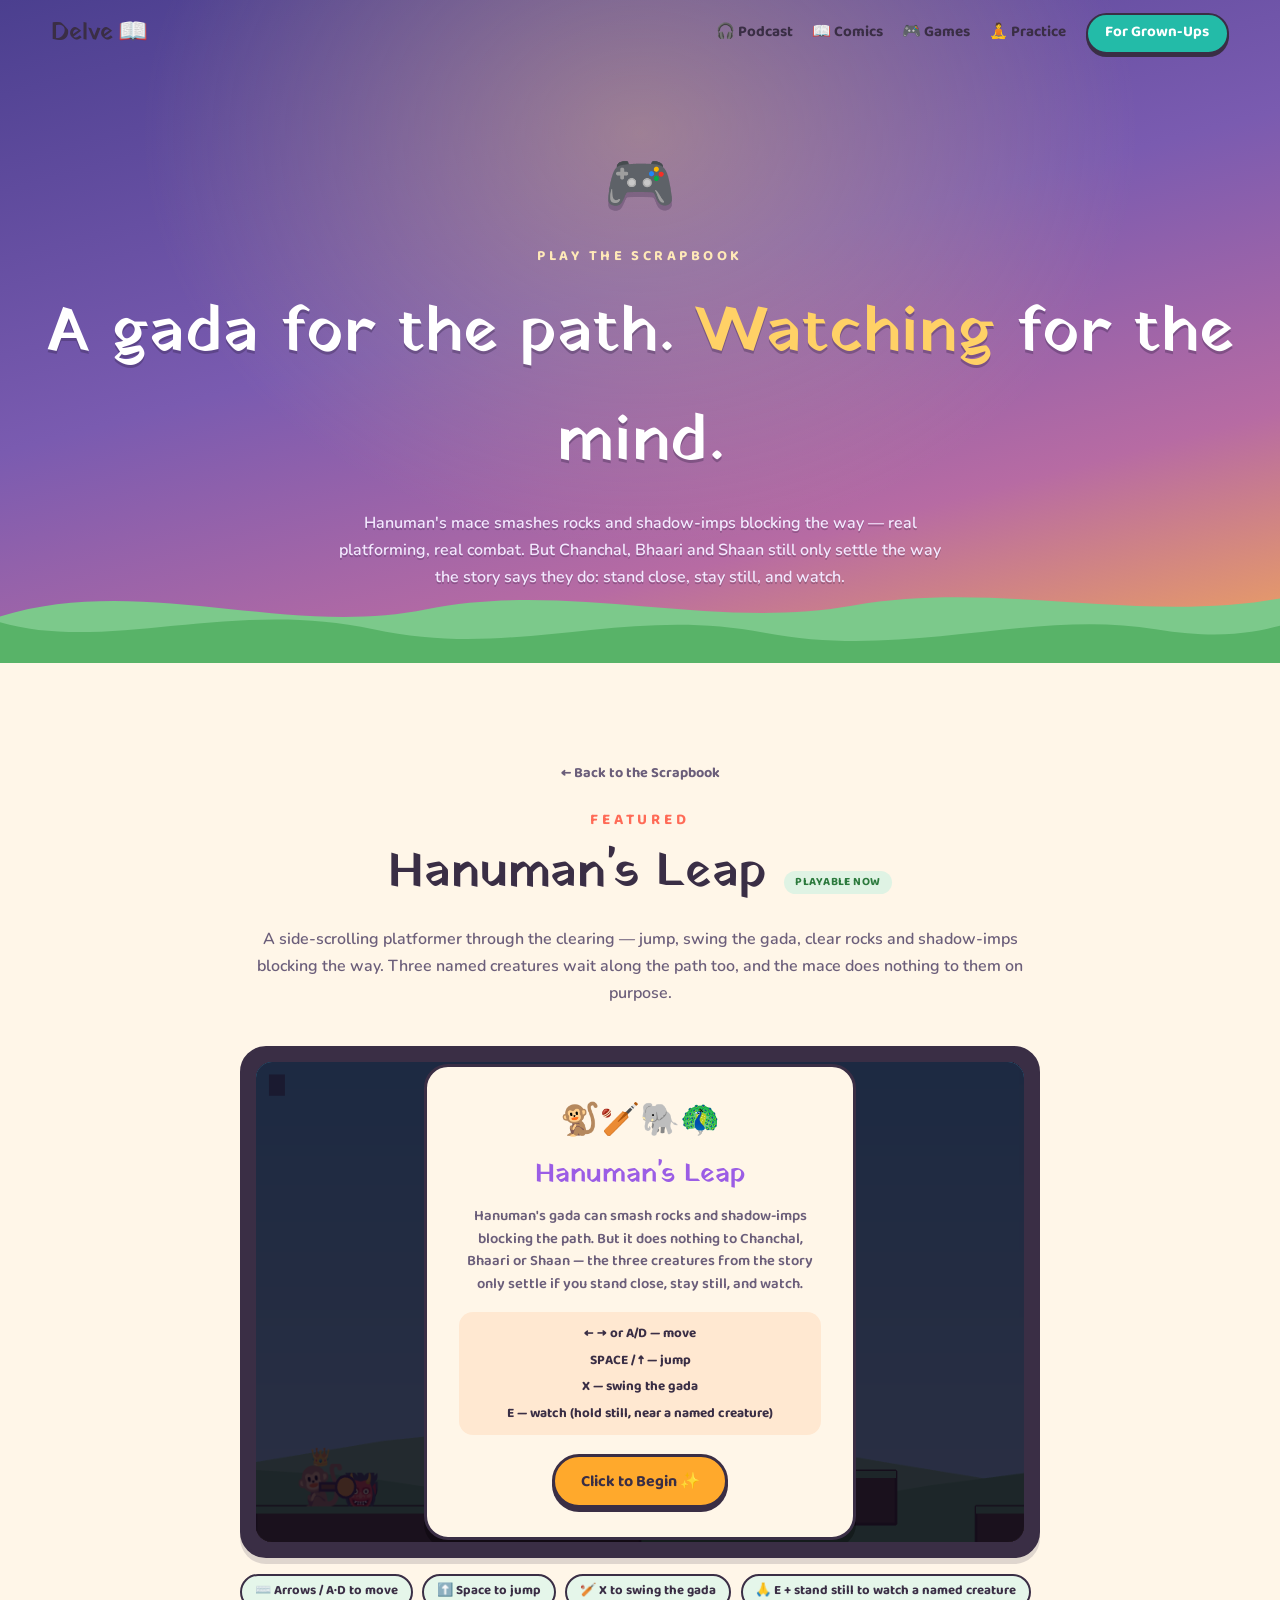
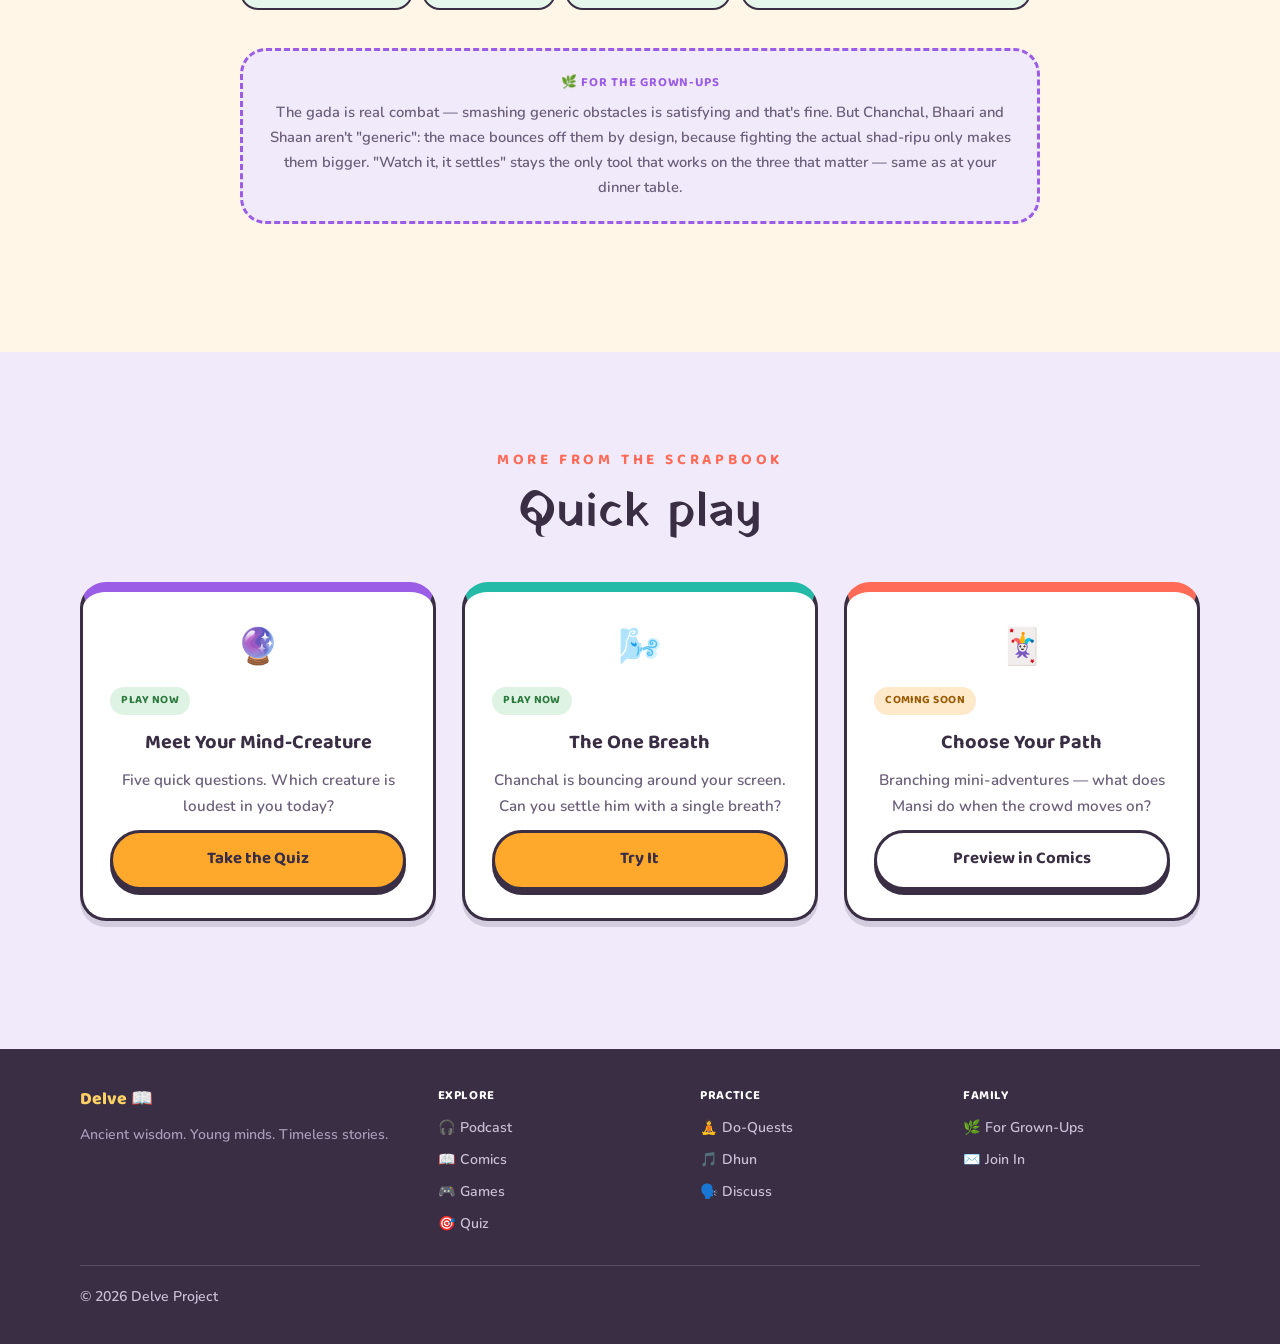
==== commit c002bacf: "Replace first-person raycaster with a real platformer: Hanuman's Leap v2 Rebuilds the game per direc" ====
--- a/games/index.html
+++ b/games/index.html
@@ -4,7 +4,7 @@
   <meta charset="UTF-8">
   <meta name="viewport" content="width=device-width, initial-scale=1.0">
   <title>Games — Delve</title>
-  <meta name="description" content="Play through the scrapbook — starting with Hanuman's Leap, a first-person game about settling your mind-creatures, not fighting them.">
+  <meta name="description" content="Play through the scrapbook — starting with Hanuman's Leap, a platformer where the gada clears your path but never touches your mind-creatures.">
   <link rel="preconnect" href="https://fonts.googleapis.com">
   <link rel="preconnect" href="https://fonts.gstatic.com" crossorigin>
   <link href="https://fonts.googleapis.com/css2?family=Baloo+2:wght@500;600;700;800&family=Nunito:ital,wght@0,400;0,600;0,700;0,800;1,400&family=Yatra+One&display=swap" rel="stylesheet">
@@ -27,9 +27,10 @@
 <header class="page-hero" data-weather="storm">
   <div class="page-hero__icon" aria-hidden="true">🎮</div>
   <p class="page-hero__kicker">Play the Scrapbook</p>
-  <h1 class="page-hero__title">No fighting. Only <em>watching</em>.</h1>
-  <p class="page-hero__sub">Every game here follows the same rule as the story: feed a creature and it
-  grows, fight it and it grows wilder, watch it and it settles. There's no attack button — on purpose.</p>
+  <h1 class="page-hero__title">A gada for the path. <em>Watching</em> for the mind.</h1>
+  <p class="page-hero__sub">Hanuman's mace smashes rocks and shadow-imps blocking the way — real
+  platforming, real combat. But Chanchal, Bhaari and Shaan still only settle the way the story says
+  they do: stand close, stay still, and watch.</p>
   <svg class="hills hills--back" viewBox="0 0 1440 180" preserveAspectRatio="none" aria-hidden="true">
     <path d="M0,180 L0,110 C160,50 320,140 480,100 C640,60 800,130 960,95 C1120,60 1280,120 1440,85 L1440,180 Z"/>
   </svg>
@@ -44,24 +45,26 @@
     <a class="back-link" href="../">← Back to the Scrapbook</a>
     <p class="section-kicker reveal">Featured</p>
     <h2 class="section-title reveal">Hanuman's Leap <span class="pill pill--live">Playable now</span></h2>
-    <p class="reveal muted">A first-person clearing in the forest — three shadow-creatures are loose.
-    Walk up close, hold still, and watch. Built in real C#, compiled to WebAssembly, running entirely
-    in your browser.</p>
+    <p class="reveal muted">A side-scrolling platformer through the clearing — jump, swing the gada,
+    clear rocks and shadow-imps blocking the way. Three named creatures wait along the path too, and
+    the mace does nothing to them on purpose.</p>
 
     <div class="game-frame-wrap reveal mt">
-      <iframe class="game-frame" src="hanuman-quest/" title="Hanuman's Leap" allow="pointer-lock"></iframe>
+      <iframe class="game-frame" src="hanuman-quest/" title="Hanuman's Leap" allow="autoplay"></iframe>
     </div>
     <div class="game-tips reveal">
-      <span>⌨️ WASD / arrows to move</span>
-      <span>🖱️ Mouse to look around</span>
-      <span>␣ Space + stand still to watch a creature</span>
+      <span>⌨️ Arrows / A·D to move</span>
+      <span>⬆️ Space to jump</span>
+      <span>🏏 X to swing the gada</span>
+      <span>🙏 E + stand still to watch a named creature</span>
     </div>
 
     <div class="grownups mt reveal">
       <span class="grownups__label">🌿 For the grown-ups</span>
-      <p>This is the shad-ripu lesson made physical: there is no combat mechanic because the story
-      doesn't have one either. "Watch it, it settles" is the only tool that works — same as at your
-      dinner table.</p>
+      <p>The gada is real combat — smashing generic obstacles is satisfying and that's fine. But
+      Chanchal, Bhaari and Shaan aren't "generic": the mace bounces off them by design, because
+      fighting the actual shad-ripu only makes them bigger. "Watch it, it settles" stays the only
+      tool that works on the three that matter — same as at your dinner table.</p>
     </div>
   </div>
 </section>
